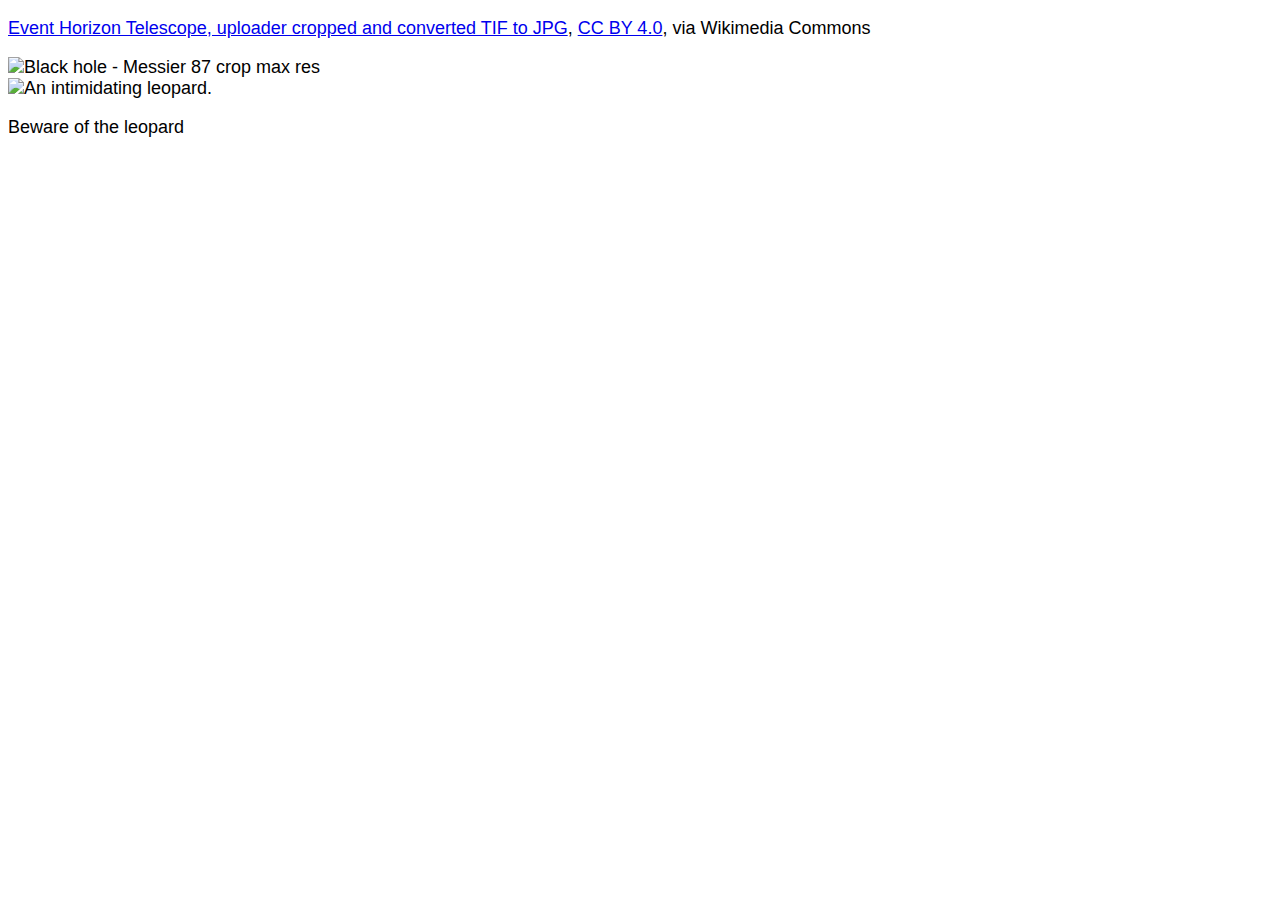
==== example1/index.html @ 19908ea8 "firstly" ====
<!-- see also https://developer.mozilla.org/en-US/docs/Learn/HTML/Introduction_to_HTML/Getting_started -->

<!DOCTYPE html> 
<html>

    <!-- everything that isn't content -->
    <head>
        <meta charset="utf-8">
        <title>Example 1</title>

        <!-- css -->
        <style>
            /* uncomment to change default font */
             html {
                font-family: sans-serif;
                font-size: large;
            } 

            img {
                width: 512px; /* set image width */
            }

            #caption {
                display: none; /* start with caption hidden */
                font-style: italic;
            }

            .firstly {
                height: 512px;
                background-image: linear-gradient(rgba(69, 95, 238, 0.8),(rgba(155, 206, 73, 0.5))
            }


        </style>
    </head>

    <!-- content -->
    <body>
        <!-- some text and links -->
        <p>
            <a href="https://commons.wikimedia.org/wiki/File:Black_hole_-_Messier_87_crop_max_res.jpg">Event Horizon Telescope, uploader cropped and converted TIF to JPG</a>, <a href="https://creativecommons.org/licenses/by/4.0">CC BY 4.0</a>, via Wikimedia Commons
        </p>
        
        <!-- an image -->
        <img id="myImage"
             alt="Black hole - Messier 87 crop max res"
             src="https://www.nasa.gov/sites/default/files/cygx1_ill.jpg">

        <!-- a caption -->
        <p id="caption">
            The Event Horizon Telescope (EHT) — a planet-scale array of eight ground-based radio telescopes forged through international collaboration — was designed to capture images of a black hole. In coordinated press conferences across the globe, EHT researchers revealed that they succeeded, unveiling the first direct visual evidence of the supermassive black hole in the centre of Messier 87 and its shadow.
        </p>

        <!-- marissa test -->
        <div class="firstly">
            <img src="/media/examples/leopard.jpg"
                 alt="An intimidating leopard.">
            <p>Beware of the leopard</p>
        </div>
        

        <!-- javascript -->
        <script type="application/javascript">
            // get reference to html elements
            const img = document.getElementById('myImage')

            // listen to events related to the image
            img.addEventListener('mouseover', mouseOver, false)
            img.addEventListener('mouseout', mouseOut, false)

            // define what happens when there is a mouse over event
            function mouseOver() {
                document.getElementById('caption').style.display = 'block';
            }

            // define what happens when there is a mouse out event
            function mouseOut() {
                document.getElementById('caption').style.display = 'none';
            }
        </script>

        <!-- the end -->
    </body>
</html>
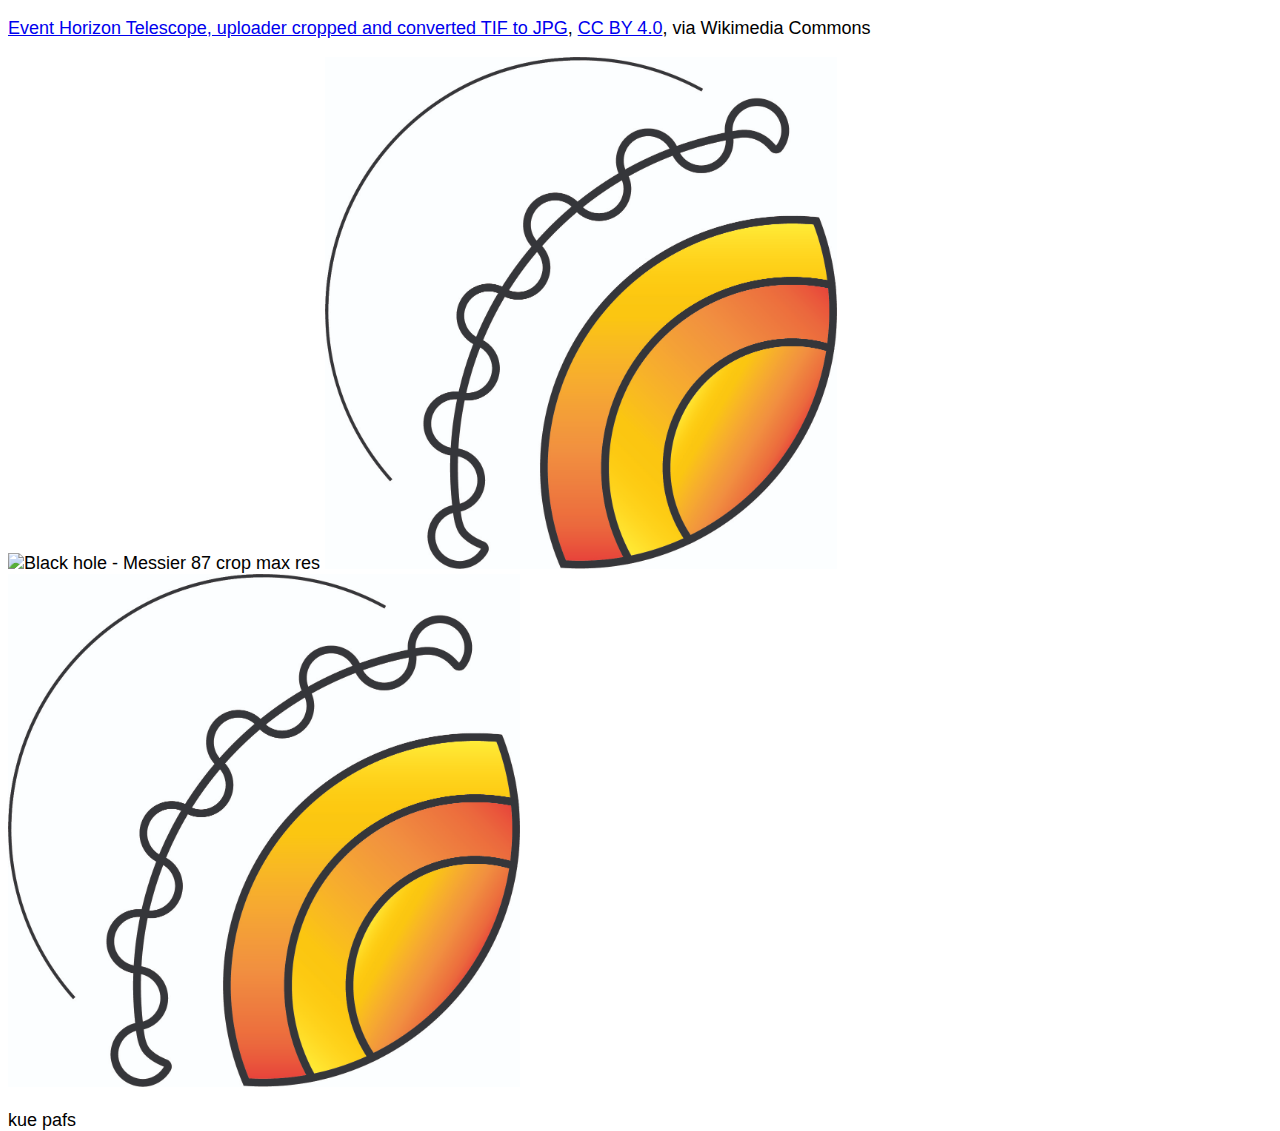
==== commit 2fd67801: "Update index.html" ====
--- a/example1/index.html
+++ b/example1/index.html
@@ -51,11 +51,17 @@
             The Event Horizon Telescope (EHT) — a planet-scale array of eight ground-based radio telescopes forged through international collaboration — was designed to capture images of a black hole. In coordinated press conferences across the globe, EHT researchers revealed that they succeeded, unveiling the first direct visual evidence of the supermassive black hole in the centre of Messier 87 and its shadow.
         </p>
 
+        <!-- an image -->
+        <img id="kuepafs"
+             alt="kuepafs"
+             src="IMGS/Kue Pafs Logo.jpg">
+
+        
         <!-- marissa test -->
         <div class="firstly">
-            <img src="/media/examples/leopard.jpg"
-                 alt="An intimidating leopard.">
-            <p>Beware of the leopard</p>
+            <img src="IMGS/Kue Pafs Logo.jpg"
+                 alt="kue pafs">
+            <p>kue pafs</p>
         </div>
         
 
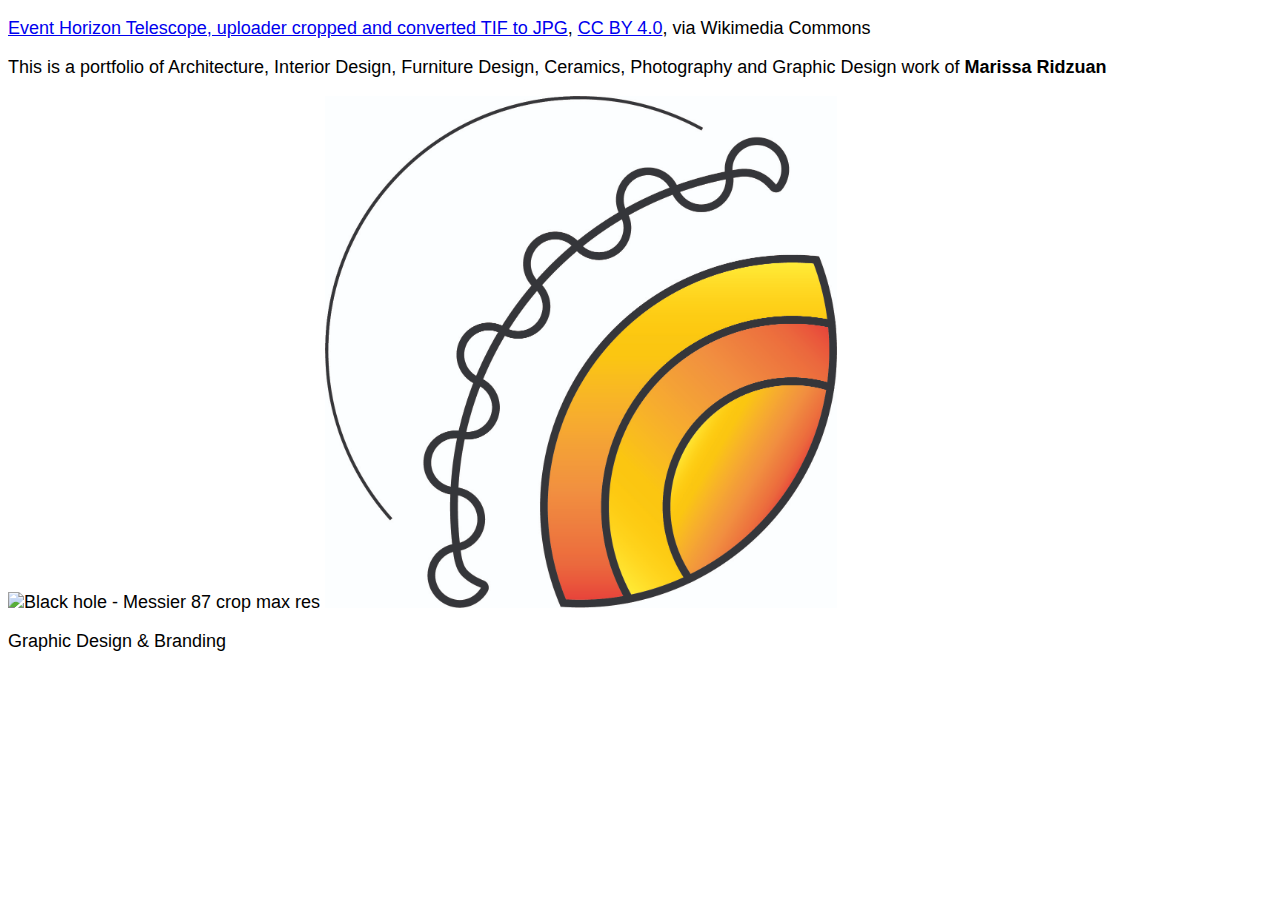
==== commit ec08edf5: "test" ====
--- a/example1/index.html
+++ b/example1/index.html
@@ -25,7 +25,7 @@
                 font-style: italic;
             }
 
-            .firstly {
+            .kuepafs {
                 height: 512px;
                 background-image: linear-gradient(rgba(69, 95, 238, 0.8),(rgba(155, 206, 73, 0.5))
             }
@@ -39,6 +39,10 @@
         <!-- some text and links -->
         <p>
             <a href="https://commons.wikimedia.org/wiki/File:Black_hole_-_Messier_87_crop_max_res.jpg">Event Horizon Telescope, uploader cropped and converted TIF to JPG</a>, <a href="https://creativecommons.org/licenses/by/4.0">CC BY 4.0</a>, via Wikimedia Commons
+        </p>
+        
+        <p>
+        This is a portfolio of Architecture, Interior Design, Furniture Design, Ceramics, Photography and Graphic Design work of <strong>Marissa Ridzuan</strong>
         </p>
         
         <!-- an image -->
@@ -56,13 +60,10 @@
              alt="kuepafs"
              src="IMGS/Kue Pafs Logo.jpg">
 
-        
-        <!-- marissa test -->
-        <div class="firstly">
-            <img src="IMGS/Kue Pafs Logo.jpg"
-                 alt="kue pafs">
-            <p>kue pafs</p>
-        </div>
+        <p id= caption2>
+            Graphic Design & Branding
+        </p>
+
         
 
         <!-- javascript -->
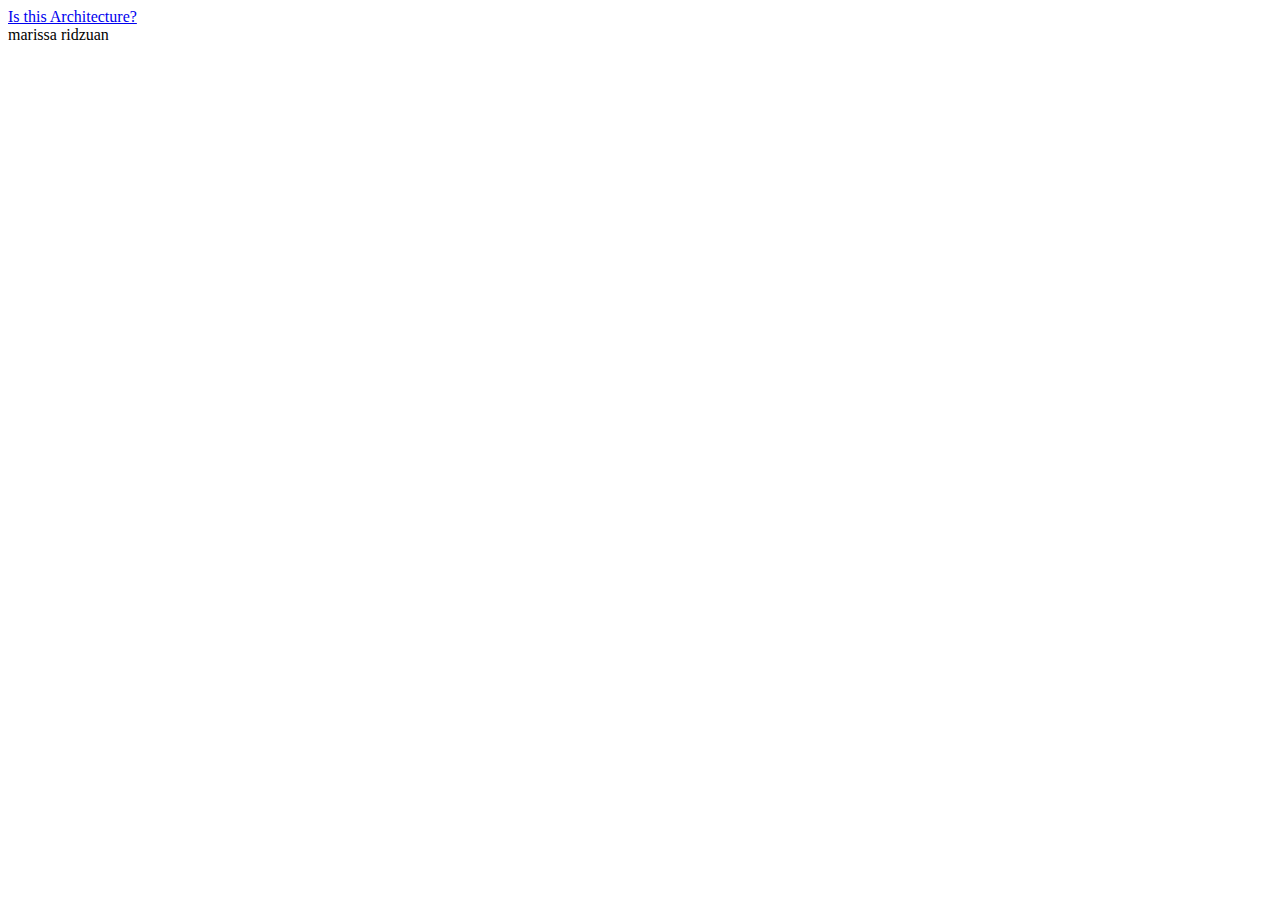
==== commit ac615cad: "top wrapper" ====
--- a/example1/index.html
+++ b/example1/index.html
@@ -1,91 +1,22 @@
-<!-- see also https://developer.mozilla.org/en-US/docs/Learn/HTML/Introduction_to_HTML/Getting_started -->
+<html>
+    <head>
+        <meta charset="utf-8" />
+        <title>Page Tile</title>
+        <link rel="stylesheet" href="styles.css">
+    </head>
+    <body>
+        <div class= "container">
+            <div class="top-wrapper">
+                <div class="top-center">
+                <a href="https://www.google.com/">Is this Architecture?</a>
+            </div> 
 
-<!DOCTYPE html> 
-<html>
+            <div class="top-right">
+                <div class="me">
+                    <div>marissa ridzuan</div>
+                </div>  
+            </div>
+        </div>
 
-    <!-- everything that isn't content -->
-    <head>
-        <meta charset="utf-8">
-        <title>Example 1</title>
-
-        <!-- css -->
-        <style>
-            /* uncomment to change default font */
-             html {
-                font-family: sans-serif;
-                font-size: large;
-            } 
-
-            img {
-                width: 512px; /* set image width */
-            }
-
-            #caption {
-                display: none; /* start with caption hidden */
-                font-style: italic;
-            }
-
-            .kuepafs {
-                height: 512px;
-                background-image: linear-gradient(rgba(69, 95, 238, 0.8),(rgba(155, 206, 73, 0.5))
-            }
-
-
-        </style>
-    </head>
-
-    <!-- content -->
-    <body>
-        <!-- some text and links -->
-        <p>
-            <a href="https://commons.wikimedia.org/wiki/File:Black_hole_-_Messier_87_crop_max_res.jpg">Event Horizon Telescope, uploader cropped and converted TIF to JPG</a>, <a href="https://creativecommons.org/licenses/by/4.0">CC BY 4.0</a>, via Wikimedia Commons
-        </p>
-        
-        <p>
-        This is a portfolio of Architecture, Interior Design, Furniture Design, Ceramics, Photography and Graphic Design work of <strong>Marissa Ridzuan</strong>
-        </p>
-        
-        <!-- an image -->
-        <img id="myImage"
-             alt="Black hole - Messier 87 crop max res"
-             src="https://www.nasa.gov/sites/default/files/cygx1_ill.jpg">
-
-        <!-- a caption -->
-        <p id="caption">
-            The Event Horizon Telescope (EHT) — a planet-scale array of eight ground-based radio telescopes forged through international collaboration — was designed to capture images of a black hole. In coordinated press conferences across the globe, EHT researchers revealed that they succeeded, unveiling the first direct visual evidence of the supermassive black hole in the centre of Messier 87 and its shadow.
-        </p>
-
-        <!-- an image -->
-        <img id="kuepafs"
-             alt="kuepafs"
-             src="IMGS/Kue Pafs Logo.jpg">
-
-        <p id= caption2>
-            Graphic Design & Branding
-        </p>
-
-        
-
-        <!-- javascript -->
-        <script type="application/javascript">
-            // get reference to html elements
-            const img = document.getElementById('myImage')
-
-            // listen to events related to the image
-            img.addEventListener('mouseover', mouseOver, false)
-            img.addEventListener('mouseout', mouseOut, false)
-
-            // define what happens when there is a mouse over event
-            function mouseOver() {
-                document.getElementById('caption').style.display = 'block';
-            }
-
-            // define what happens when there is a mouse out event
-            function mouseOut() {
-                document.getElementById('caption').style.display = 'none';
-            }
-        </script>
-
-        <!-- the end -->
     </body>
 </html>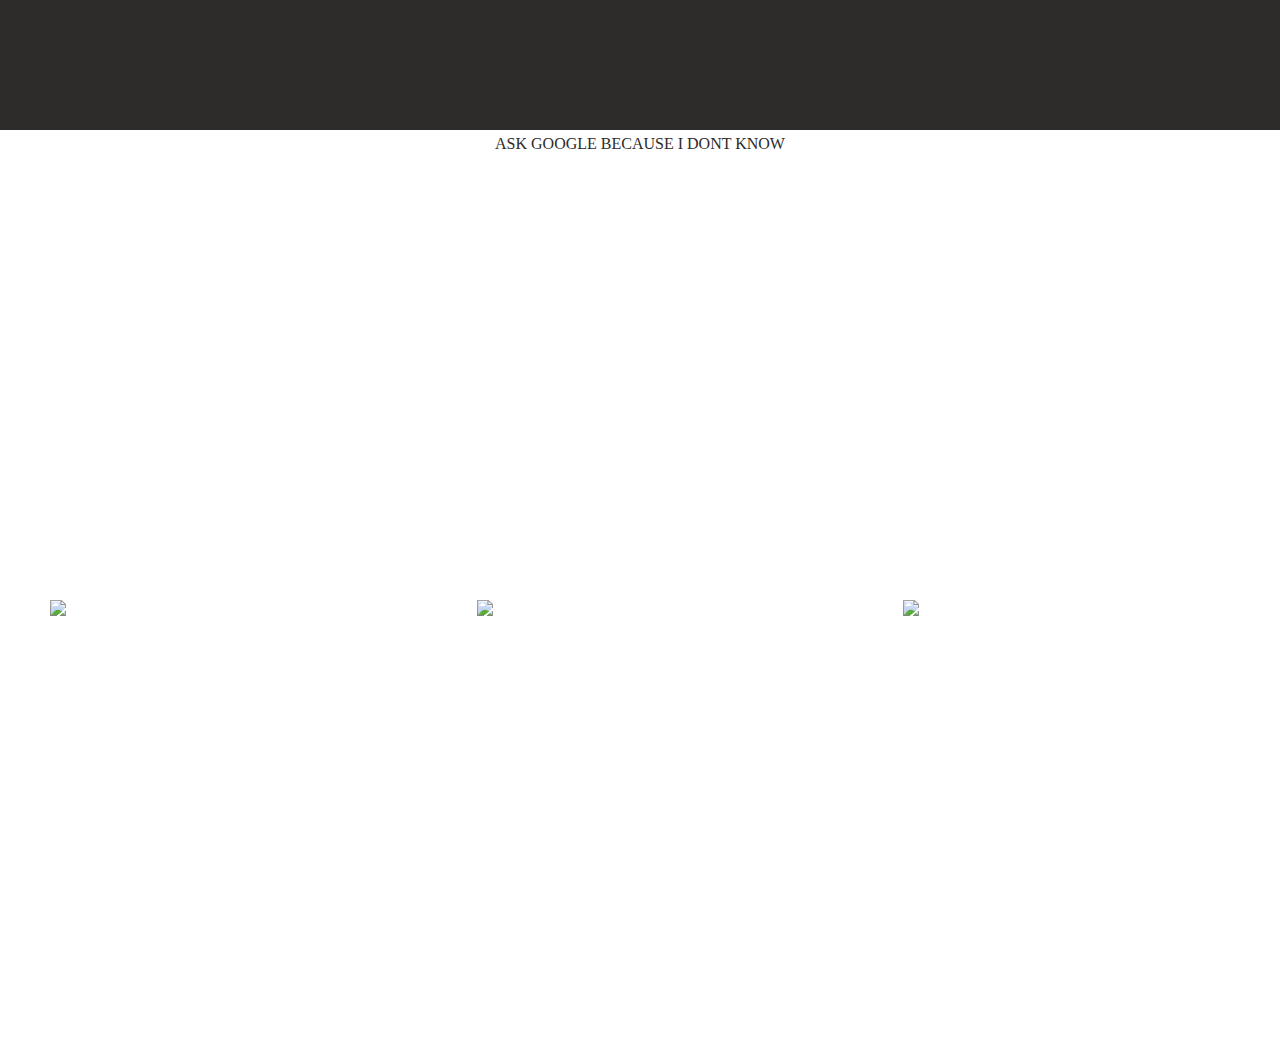
==== commit 43c2a01b: "i dont know update" ====
--- a/example1/index.html
+++ b/example1/index.html
@@ -1,22 +1,157 @@
+<!--this is for html notes-->
 <html>
     <head>
         <meta charset="utf-8" />
-        <title>Page Tile</title>
+        <title>Example 1</title>
         <link rel="stylesheet" href="styles.css">
     </head>
     <body>
         <div class= "container">
             <div class="top-wrapper">
-                <div class="top-center">
-                <a href="https://www.google.com/">Is this Architecture?</a>
-            </div> 
+                <div class="top-link-wrapper">
+                    <a href="https://www.google.com/">Is this Architecture?</a> 
+                </div>
 
-            <div class="top-right">
+            <div class="top-me">
                 <div class="me">
-                    <div>marissa ridzuan</div>
+                    <div>Ask google because i dont know</div>
                 </div>  
             </div>
         </div>
 
+            <div class="content-wrapper">
+                <div class="grid-items-wrapper">
+
+                    <div class="grid-item-wrapper">
+                        <div class="grid-image-background" style= "background-image: url(imgs/architecture-photo1.jpg);" >
+                        </div>
+
+                        <div class="img-text-wrapper">
+                            <div class="logo-wrapper">
+                                <img src= "imgs/idk.png">
+                            </div>
+                        </div>
+                    </div>
+
+                    <div class="grid-item-wrapper">
+                        <div class="grid-image-background" style= "background-image: url(imgs/architecture-photo2.jpg);" >
+                        </div>
+
+                        <div class="img-text-wrapper">
+                            <div class="logo-wrapper">
+                                <img src= "imgs/idk.png">
+                            </div>
+                        </div>
+                    </div>
+
+                    <div class="grid-item-wrapper">
+                        <div class="grid-image-background" style= "background-image: url(imgs/architecture-photo3.jpg);" >
+                        </div>
+
+                        <div class="img-text-wrapper">
+                            <div class="logo-wrapper">
+                                <img src= "imgs/idk.png">
+                            </div>
+                        </div>
+                    </div>
+
+                    <div class="grid-item-wrapper">
+                        <div class="grid-image-background" style= "background-image: url(imgs/architecture-photo4.jpg);" >
+                        </div>
+
+                        <div class="img-text-wrapper">
+                            <div class="logo-wrapper">
+                                <img src= "imgs/idk.png">
+                            </div>
+                        </div>
+                    </div>
+
+                    <div class="grid-item-wrapper">
+                        <div class="grid-image-background" style= "background-image: url(imgs/architecture-photo5.jpg);" >
+                        </div>
+
+                        <div class="img-text-wrapper">
+                            <div class="logo-wrapper">
+                                <img src= "imgs/idk.png">
+                            </div>
+                        </div>
+                    </div>
+
+                    <div class="grid-item-wrapper">
+                        <div class="grid-image-background" style= "background-image: url(imgs/architecture-photo6.jpg);" >
+                        </div>
+
+                        <div class="img-text-wrapper">
+                            <div class="logo-wrapper">
+                                <img src= "imgs/idk.png">
+                            </div>
+                        </div>
+                    </div>
+
+                    <div class="grid-item-wrapper">
+                        <div class="grid-image-background" style= "background-image: url(imgs/architecture-photo7.jpg);" >
+                        </div>
+
+                        <div class="img-text-wrapper">
+                            <div class="logo-wrapper">
+                                <img src= "imgs/idk.png">
+                            </div>
+                        </div>
+                    </div>
+
+                    <div class="grid-item-wrapper">
+                        <div class="grid-image-background" style= "background-image: url(imgs/architecture-photo8.jpg);" >
+                        </div>
+
+                        <div class="img-text-wrapper">
+                            <div class="logo-wrapper">
+                                <img src= "imgs/idk.png">
+                            </div>
+                        </div>
+                    </div>
+
+                    <div class="grid-item-wrapper">
+                        <div class="grid-image-background" style= "background-image: url(imgs/architecture-photo9.jpg);" >
+                        </div>
+
+                        <div class="img-text-wrapper">
+                            <div class="logo-wrapper">
+                                <img src= "imgs/idk.png">
+                            </div>
+                        </div>
+                    </div>
+
+
+
+                </div>
+            </div>
+
     </body>
+    <script>
+        const gridItems = document.querySelectorAll( '.grid-item-wrapper' )
+
+        gridItems.forEach(gridItem => {
+            gridItem.addEventListener('mouseover',() => {
+                console.log(gridItem.childNodes[1].classList);
+                gridItem.childNodes[1].classList.add('img-darken');
+            })
+
+            gridItem.addEventListener('mouseout',() => {
+                console.log(gridItem.childNodes[1].classList);
+                gridItem.childNodes[1].classList.remove('img-darken');
+            })
+
+            gridItem.addEventListener('mouseover',() => {
+                console.log(gridItem.childNodes[3].classList);
+                gridItem.childNodes[3].classList.remove('img-darken');
+            })
+
+            gridItem.addEventListener('mouseout',() => {
+                console.log(gridItem.childNodes[3].classList);
+                gridItem.childNodes[3].classList.add('img-darken');
+            })
+
+        
+        })
+    </script>
 </html>--- a/example1/styles.css
+++ b/example1/styles.css
@@ -0,0 +1,100 @@
+/*Master Styles*/
+a:link {
+    text-decoration: none;
+}
+
+body{
+    margin: 0px;
+    margin-right: 0px;
+}
+
+.container{
+    display: grid;
+    grid-template-columns: 1fr;
+}
+
+/*Top Title Styles*/
+.top-link-wrapper {
+    display: flex;
+    margin: 0px;
+    justify-content: space-evenly;
+    padding: 30px;
+    background-color: rgb(46, 43, 43);
+}
+
+.top-wrapper > div {
+    margin-right: 0px;
+    text-transform: uppercase;
+}
+
+.top-link-wrapper a {
+    padding-bottom: 30px;
+    height: 40px;
+    color: rgb(46, 43, 43);
+    font-size: 4em;
+    background-color: rgb(46, 43, 43);
+    transition: color 0.2s;
+}
+
+.top-link-wrapper a:hover {
+    color: tomato;
+}
+
+.top-me{
+    display: flex;
+    justify-content: center;
+    color:  rgb(46, 43, 43);
+    padding: 5px;
+}
+
+/*Grid Styles*/
+.grid-items-wrapper {
+    display: grid;
+    grid-template-columns: 1fr 1fr 1fr;
+}
+
+.grid-items-wrapper{
+    position: relative;
+    
+}
+
+.grid-image-background {
+    height: 300px;
+    width: 100%;
+    background-size: cover;
+    background-position: center;
+    background-repeat: no-repeat;
+}
+
+.logo-wrapper img  :hover{
+    margin-right: 0px;
+}
+
+.img-text-wrapper {
+    position: absolute;
+    top: 0;
+    display: flex;
+    flex-direction: column;
+    justify-content: center;
+    align-items: center;
+    height: 100%;
+    padding-left: 50px;
+    padding-right: 50px;
+    background-blend-mode: overlay;
+    background-size: cover;
+    background-position: center;
+    background-repeat: no-repeat;
+    transition: 1s;
+}
+
+.img-text-wrapper:hover {
+    background-image: transparent;
+}
+
+
+
+
+.img-darken{
+    transition: 1s;
+    filter: brightness(10%);
+}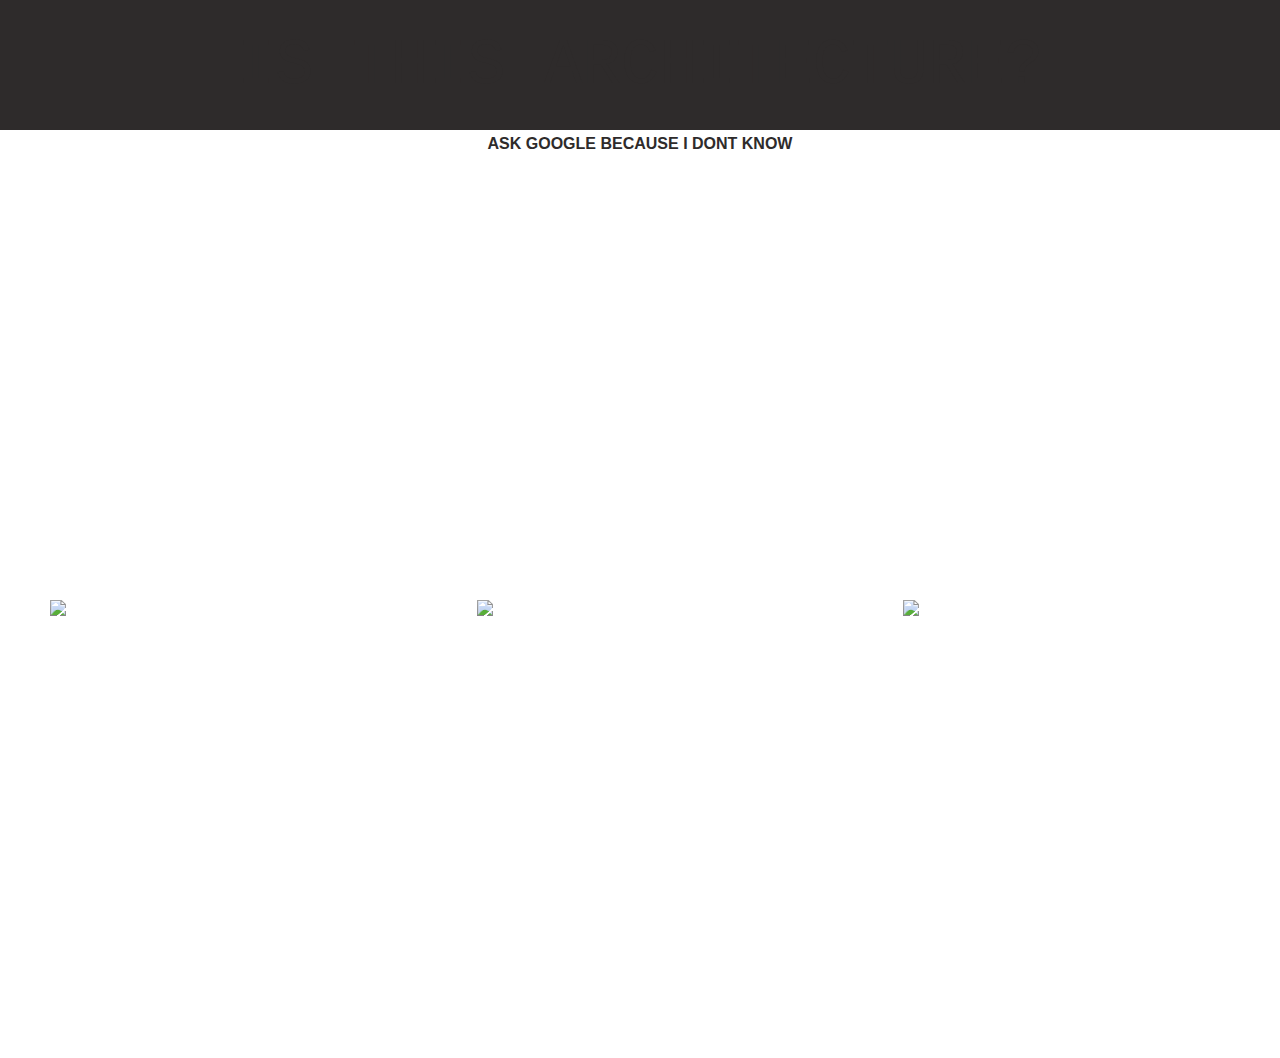
==== commit 34b01aad: "images appear?" ====
--- a/example1/index.html
+++ b/example1/index.html
@@ -141,15 +141,15 @@
                 gridItem.childNodes[1].classList.remove('img-darken');
             })
 
-            gridItem.addEventListener('mouseover',() => {
-                console.log(gridItem.childNodes[3].classList);
-                gridItem.childNodes[3].classList.remove('img-darken');
-            })
+            //gridItem.addEventListener('mouseover',() => {
+                //console.log(gridItem.childNodes[3].classList);
+                //gridItem.childNodes[3].classList.remove('img-darken');
+            //})
 
-            gridItem.addEventListener('mouseout',() => {
-                console.log(gridItem.childNodes[3].classList);
-                gridItem.childNodes[3].classList.add('img-darken');
-            })
+            //gridItem.addEventListener('mouseout',() => {
+                //console.log(gridItem.childNodes[3].classList);
+                //gridItem.childNodes[3].classList.add('img-darken');
+            //})
 
         
         })
--- a/example1/styles.css
+++ b/example1/styles.css
@@ -20,6 +20,7 @@
     justify-content: space-evenly;
     padding: 30px;
     background-color: rgb(46, 43, 43);
+    font-family: 'Courier New', Courier, monospace;
 }
 
 .top-wrapper > div {
@@ -33,7 +34,7 @@
     color: rgb(46, 43, 43);
     font-size: 4em;
     background-color: rgb(46, 43, 43);
-    transition: color 0.2s;
+    transition: color 0.8s;
 }
 
 .top-link-wrapper a:hover {
@@ -45,6 +46,8 @@
     justify-content: center;
     color:  rgb(46, 43, 43);
     padding: 5px;
+    font-family: sans-serif;
+    font-weight: bold;
 }
 
 /*Grid Styles*/
@@ -80,18 +83,8 @@
     height: 100%;
     padding-left: 50px;
     padding-right: 50px;
-    background-blend-mode: overlay;
-    background-size: cover;
-    background-position: center;
-    background-repeat: no-repeat;
     transition: 1s;
 }
-
-.img-text-wrapper:hover {
-    background-image: transparent;
-}
-
-
 
 
 .img-darken{
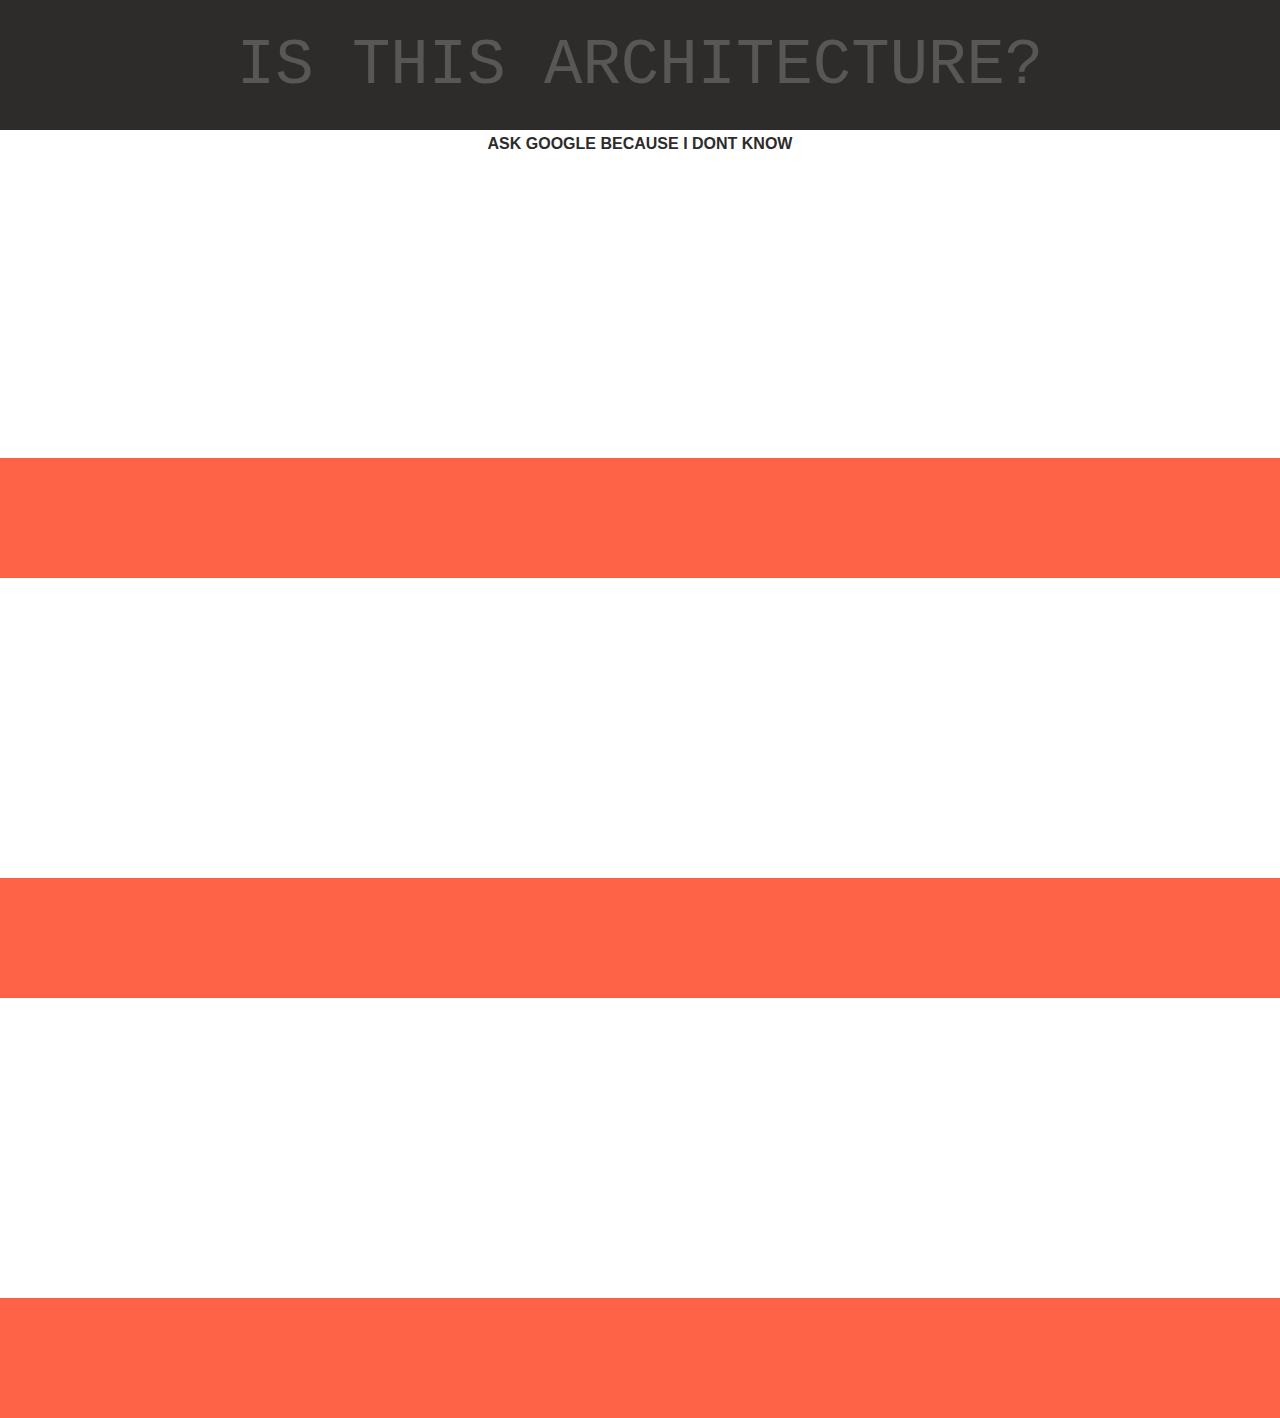
==== commit cad68bf8: "Where are my images?" ====
--- a/example1/index.html
+++ b/example1/index.html
@@ -27,8 +27,7 @@
                         </div>
 
                         <div class="img-text-wrapper">
-                            <div class="logo-wrapper">
-                                <img src= "imgs/idk.png">
+                            <div class="subtitle">-- google it --
                             </div>
                         </div>
                     </div>
@@ -38,8 +37,7 @@
                         </div>
 
                         <div class="img-text-wrapper">
-                            <div class="logo-wrapper">
-                                <img src= "imgs/idk.png">
+                            <div class="subtitle">-- google it --
                             </div>
                         </div>
                     </div>
@@ -49,8 +47,7 @@
                         </div>
 
                         <div class="img-text-wrapper">
-                            <div class="logo-wrapper">
-                                <img src= "imgs/idk.png">
+                            <div class="subtitle">-- google it --
                             </div>
                         </div>
                     </div>
@@ -60,8 +57,7 @@
                         </div>
 
                         <div class="img-text-wrapper">
-                            <div class="logo-wrapper">
-                                <img src= "imgs/idk.png">
+                            <div class="subtitle">-- google it --
                             </div>
                         </div>
                     </div>
@@ -71,8 +67,7 @@
                         </div>
 
                         <div class="img-text-wrapper">
-                            <div class="logo-wrapper">
-                                <img src= "imgs/idk.png">
+                            <div class="subtitle">-- google it --
                             </div>
                         </div>
                     </div>
@@ -82,8 +77,7 @@
                         </div>
 
                         <div class="img-text-wrapper">
-                            <div class="logo-wrapper">
-                                <img src= "imgs/idk.png">
+                            <div class="subtitle">-- google it -- 
                             </div>
                         </div>
                     </div>
@@ -93,8 +87,7 @@
                         </div>
 
                         <div class="img-text-wrapper">
-                            <div class="logo-wrapper">
-                                <img src= "imgs/idk.png">
+                            <div class="subtitle">-- google it --
                             </div>
                         </div>
                     </div>
@@ -104,8 +97,7 @@
                         </div>
 
                         <div class="img-text-wrapper">
-                            <div class="logo-wrapper">
-                                <img src= "imgs/idk.png">
+                            <div class="subtitle">-- google it --
                             </div>
                         </div>
                     </div>
@@ -115,11 +107,12 @@
                         </div>
 
                         <div class="img-text-wrapper">
-                            <div class="logo-wrapper">
-                                <img src= "imgs/idk.png">
+                            <div class="subtitle">-- google it --  
                             </div>
                         </div>
                     </div>
+
+
 
 
 
@@ -148,7 +141,7 @@
 
             //gridItem.addEventListener('mouseout',() => {
                 //console.log(gridItem.childNodes[3].classList);
-                //gridItem.childNodes[3].classList.add('img-darken');
+               // gridItem.childNodes[3].classList.add('img-darken');
             //})
 
         
--- a/example1/styles.css
+++ b/example1/styles.css
@@ -31,7 +31,7 @@
 .top-link-wrapper a {
     padding-bottom: 30px;
     height: 40px;
-    color: rgb(46, 43, 43);
+    color: rgb(88, 86, 86);
     font-size: 4em;
     background-color: rgb(46, 43, 43);
     transition: color 0.8s;
@@ -67,13 +67,43 @@
     background-size: cover;
     background-position: center;
     background-repeat: no-repeat;
+
 }
 
-.logo-wrapper img  :hover{
-    margin-right: 0px;
+.subtitle {
+    background-color: tomato;
+    color: tomato;
+    font-family: 'Courier New', Courier, monospace;
+    font-size: 40pt;
+    font-weight: bold;
+    display:flex;
+    flex-direction: column;
+    justify-content: center;
+    align-items: center;   
+    padding-left: 50px;
+    padding-right: 50px;
+    align-content: center;
 }
 
-.img-text-wrapper {
+
+.subtitle:hover {
+    background-color: transparent;
+    color: tomato;
+    font-family: 'Courier New', Courier, monospace;
+    font-size: 40pt;
+    font-weight: bold;
+    display:flex;
+    flex-direction: column-reverse;
+    justify-content: center;
+    align-items: center;   
+    padding-left: 50px;
+    padding-right: 50px;
+    align-content: center;
+}
+
+
+
+/*.img-text-wrapper {
     position: absolute;
     top: 0;
     display: flex;
@@ -83,8 +113,7 @@
     height: 100%;
     padding-left: 50px;
     padding-right: 50px;
-    transition: 1s;
-}
+}*/
 
 
 .img-darken{
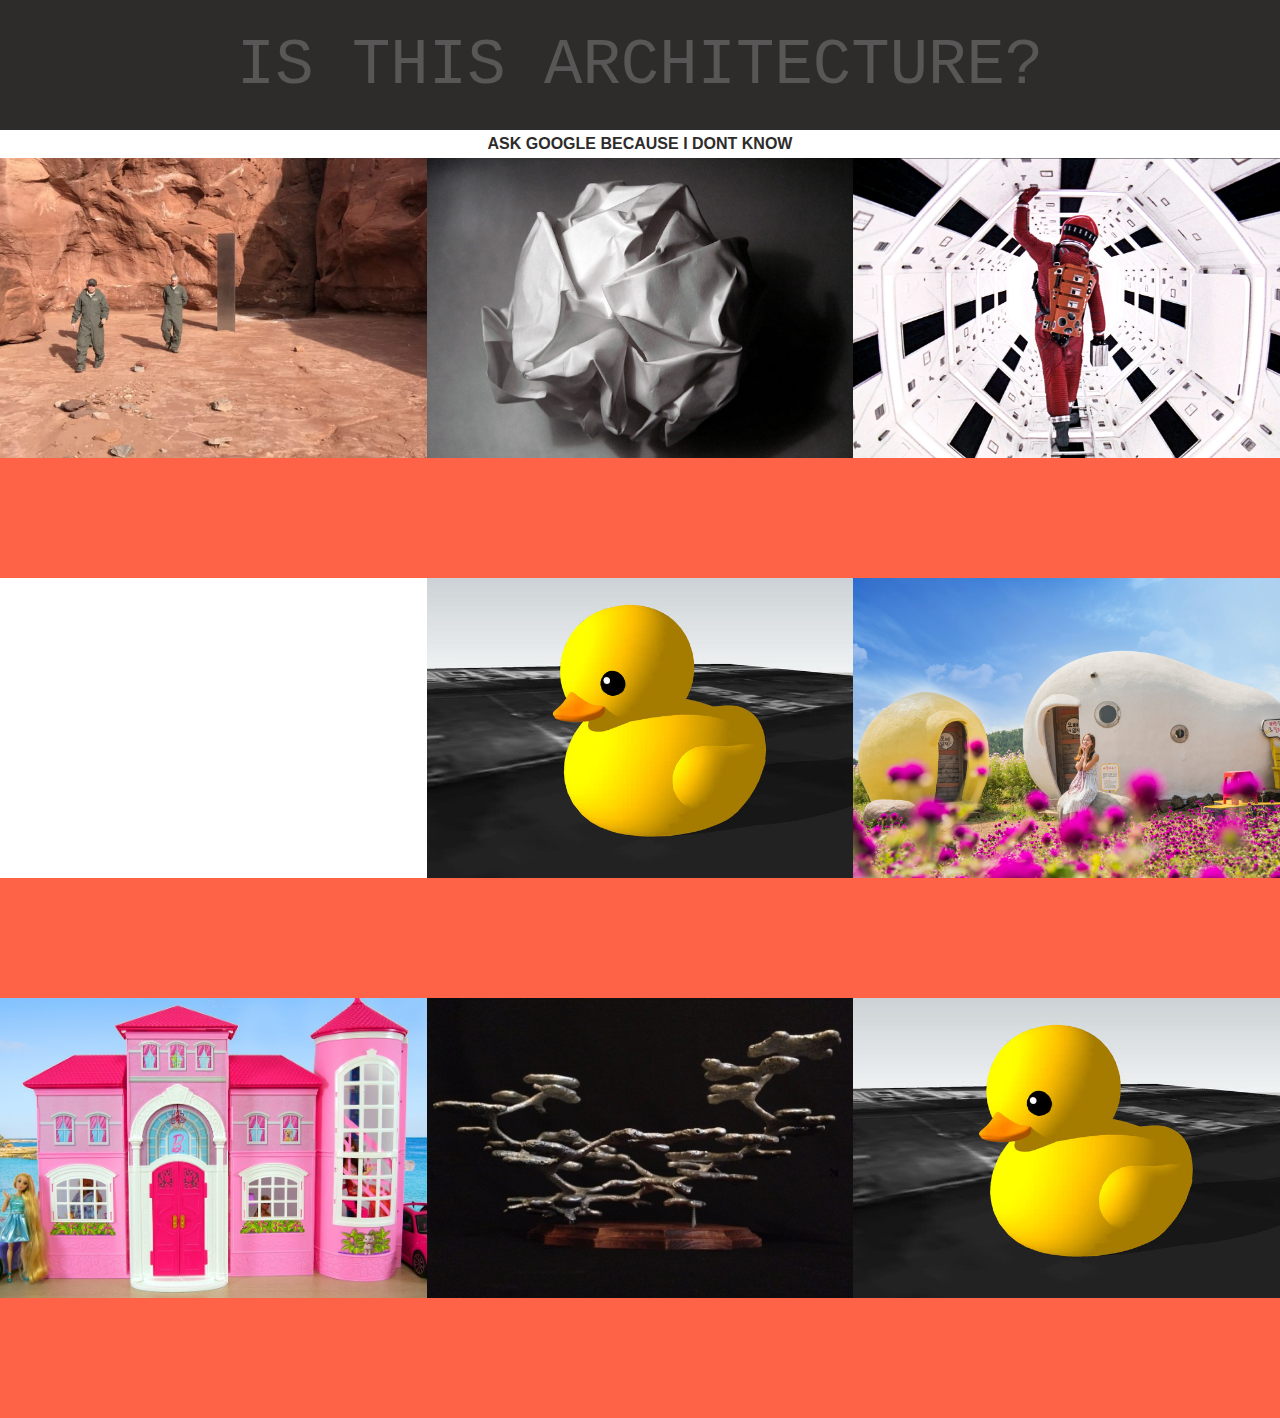
==== commit 33f33135: "Where are my images 2.0" ====
--- a/example1/index.html
+++ b/example1/index.html
@@ -23,7 +23,7 @@
                 <div class="grid-items-wrapper">
 
                     <div class="grid-item-wrapper">
-                        <div class="grid-image-background" style= "background-image: url(imgs/architecture-photo1.jpg);" >
+                        <div class="grid-image-background" style= "background-image: url(IMGS/architecture-photo1.jpg);" >
                         </div>
 
                         <div class="img-text-wrapper">
@@ -33,7 +33,7 @@
                     </div>
 
                     <div class="grid-item-wrapper">
-                        <div class="grid-image-background" style= "background-image: url(imgs/architecture-photo2.jpg);" >
+                        <div class="grid-image-background" style= "background-image: url(IMGS/architecture-photo2.jpg);" >
                         </div>
 
                         <div class="img-text-wrapper">
@@ -43,7 +43,7 @@
                     </div>
 
                     <div class="grid-item-wrapper">
-                        <div class="grid-image-background" style= "background-image: url(imgs/architecture-photo3.jpg);" >
+                        <div class="grid-image-background" style= "background-image: url(IMGS/architecture-photo3.jpg);" >
                         </div>
 
                         <div class="img-text-wrapper">
@@ -53,7 +53,7 @@
                     </div>
 
                     <div class="grid-item-wrapper">
-                        <div class="grid-image-background" style= "background-image: url(imgs/architecture-photo4.jpg);" >
+                        <div class="grid-image-background" style= "background-image: url(IMGS/architecture-photo4.jpg);" >
                         </div>
 
                         <div class="img-text-wrapper">
@@ -63,7 +63,7 @@
                     </div>
 
                     <div class="grid-item-wrapper">
-                        <div class="grid-image-background" style= "background-image: url(imgs/architecture-photo5.jpg);" >
+                        <div class="grid-image-background" style= "background-image: url(IMGS/architecture-photo5.jpg);" >
                         </div>
 
                         <div class="img-text-wrapper">
@@ -73,7 +73,7 @@
                     </div>
 
                     <div class="grid-item-wrapper">
-                        <div class="grid-image-background" style= "background-image: url(imgs/architecture-photo6.jpg);" >
+                        <div class="grid-image-background" style= "background-image: url(IMGS/architecture-photo6.jpg);" >
                         </div>
 
                         <div class="img-text-wrapper">
@@ -83,7 +83,7 @@
                     </div>
 
                     <div class="grid-item-wrapper">
-                        <div class="grid-image-background" style= "background-image: url(imgs/architecture-photo7.jpg);" >
+                        <div class="grid-image-background" style= "background-image: url(IMGS/architecture-photo7.jpg);" >
                         </div>
 
                         <div class="img-text-wrapper">
@@ -93,7 +93,7 @@
                     </div>
 
                     <div class="grid-item-wrapper">
-                        <div class="grid-image-background" style= "background-image: url(imgs/architecture-photo8.jpg);" >
+                        <div class="grid-image-background" style= "background-image: url(IMGS/architecture-photo8.jpg);" >
                         </div>
 
                         <div class="img-text-wrapper">
@@ -103,7 +103,7 @@
                     </div>
 
                     <div class="grid-item-wrapper">
-                        <div class="grid-image-background" style= "background-image: url(imgs/architecture-photo9.jpg);" >
+                        <div class="grid-image-background" style= "background-image: url(IMGS/architecture-photo9.jpg);" >
                         </div>
 
                         <div class="img-text-wrapper">
